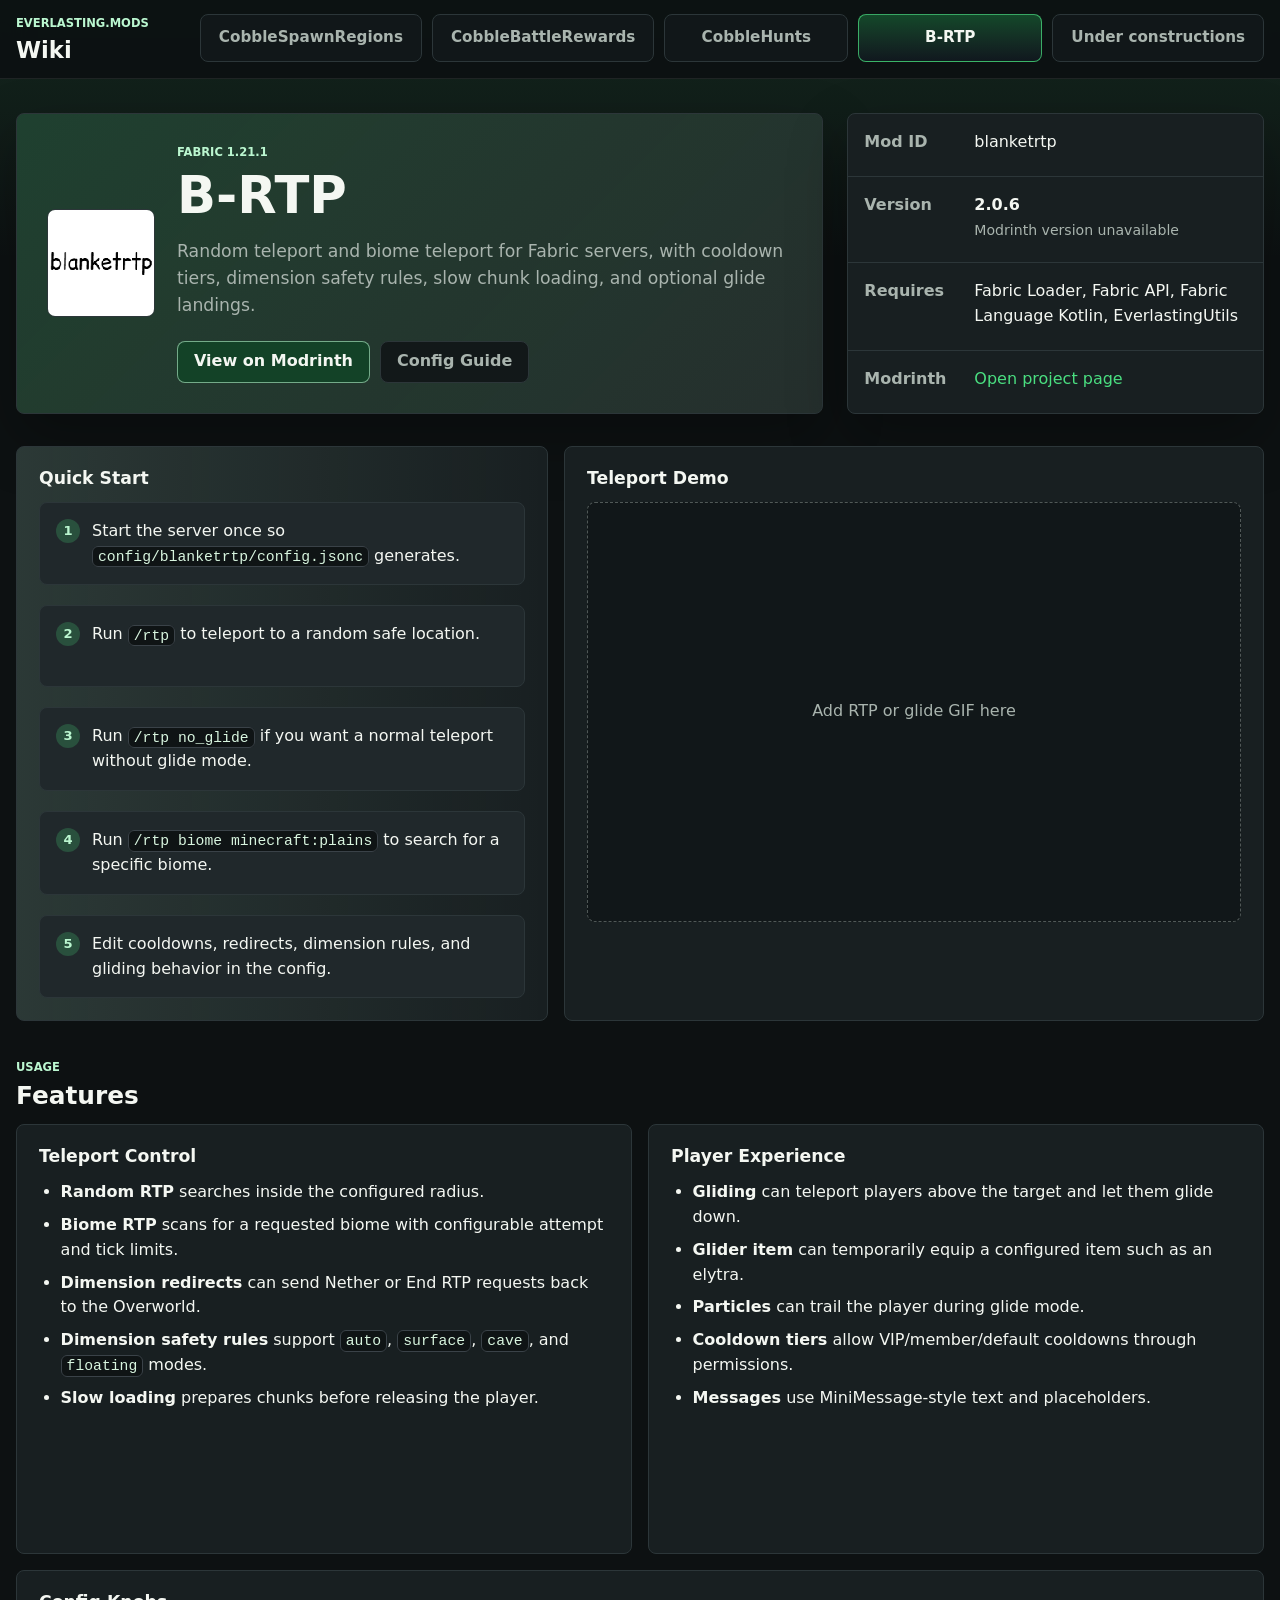
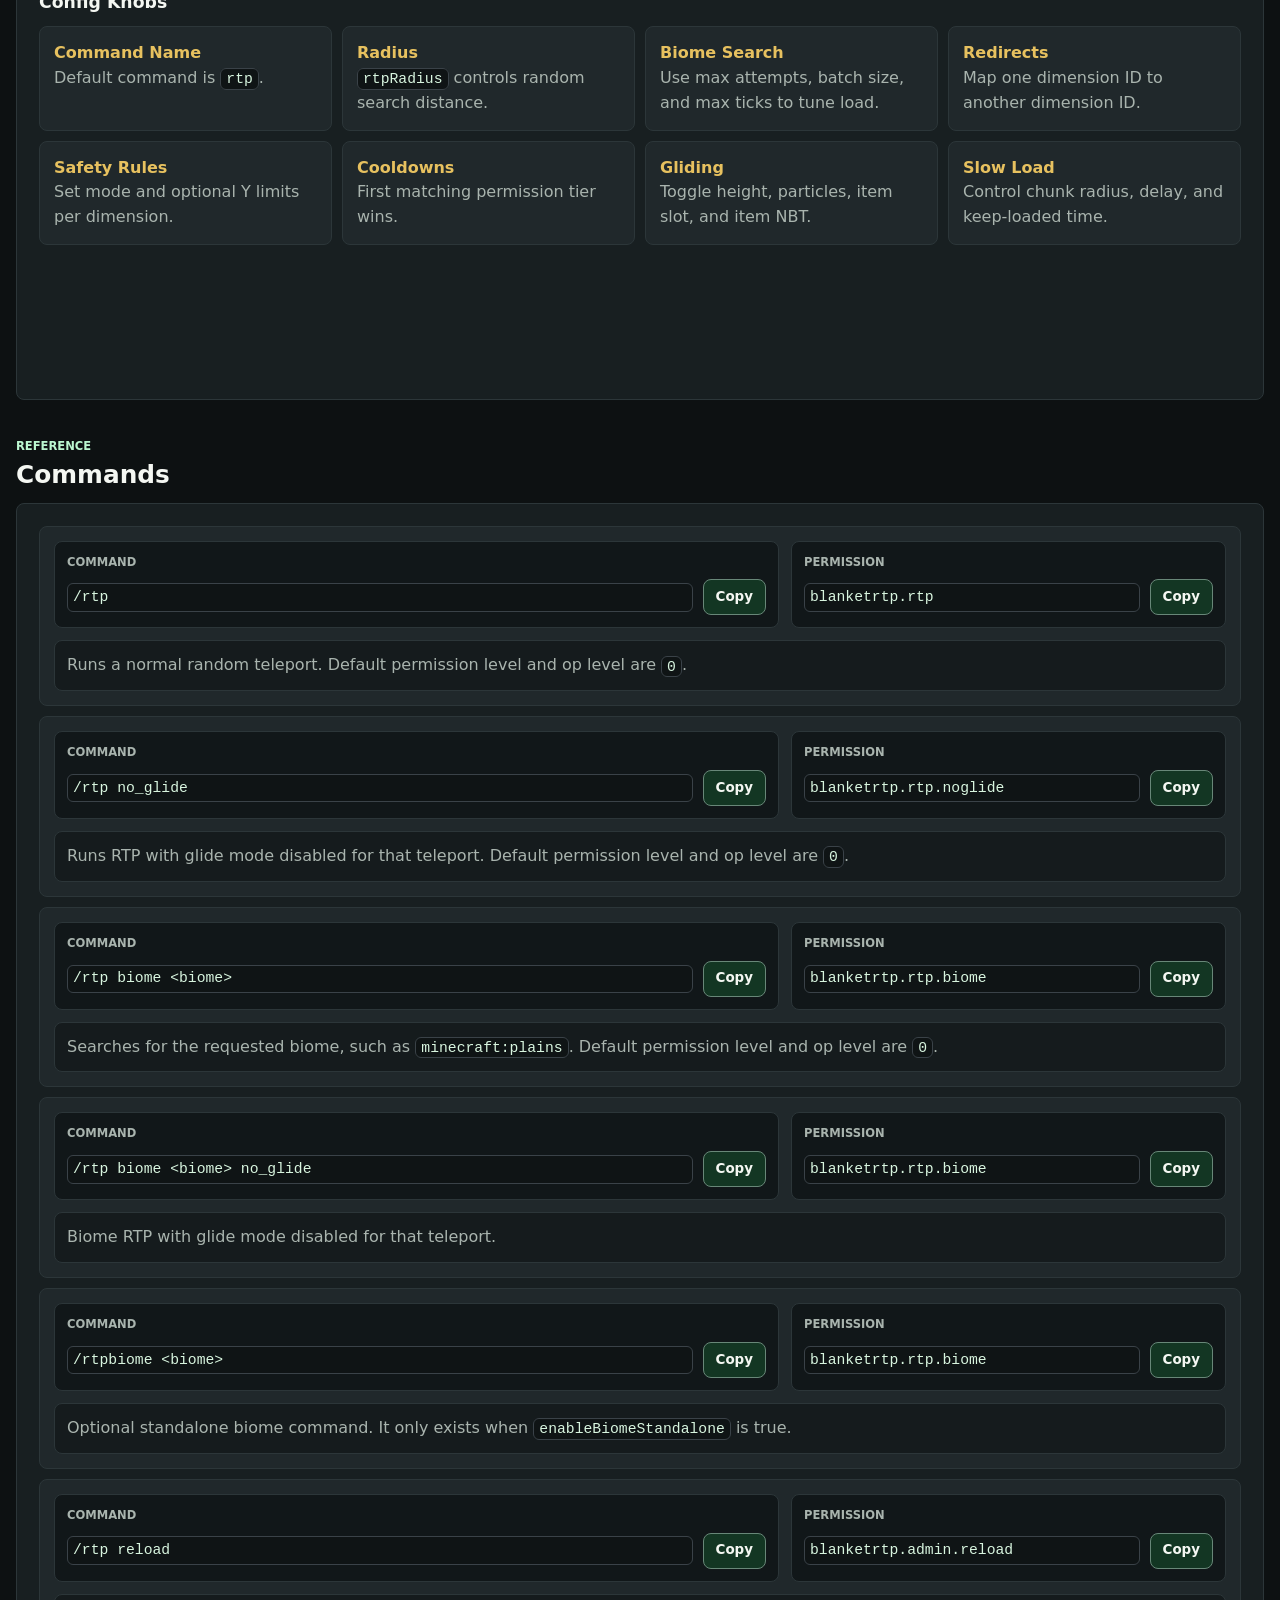
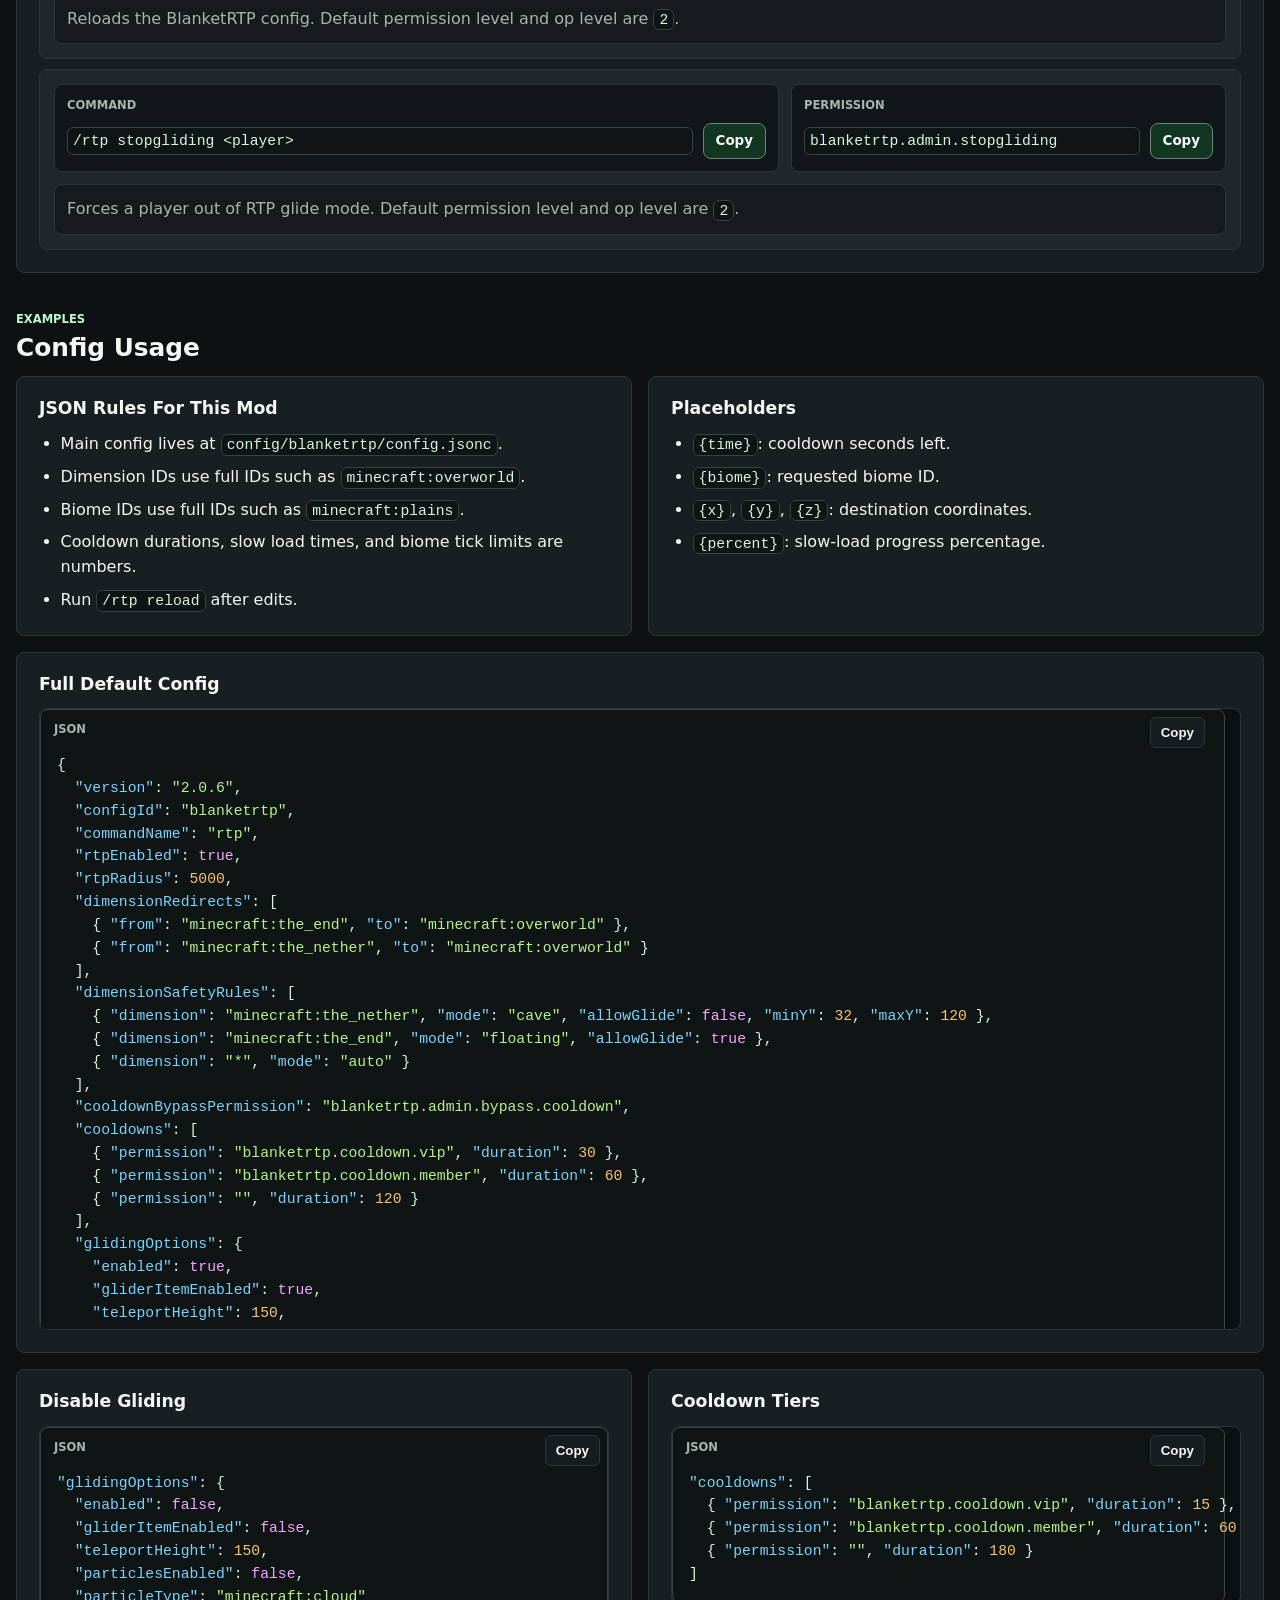
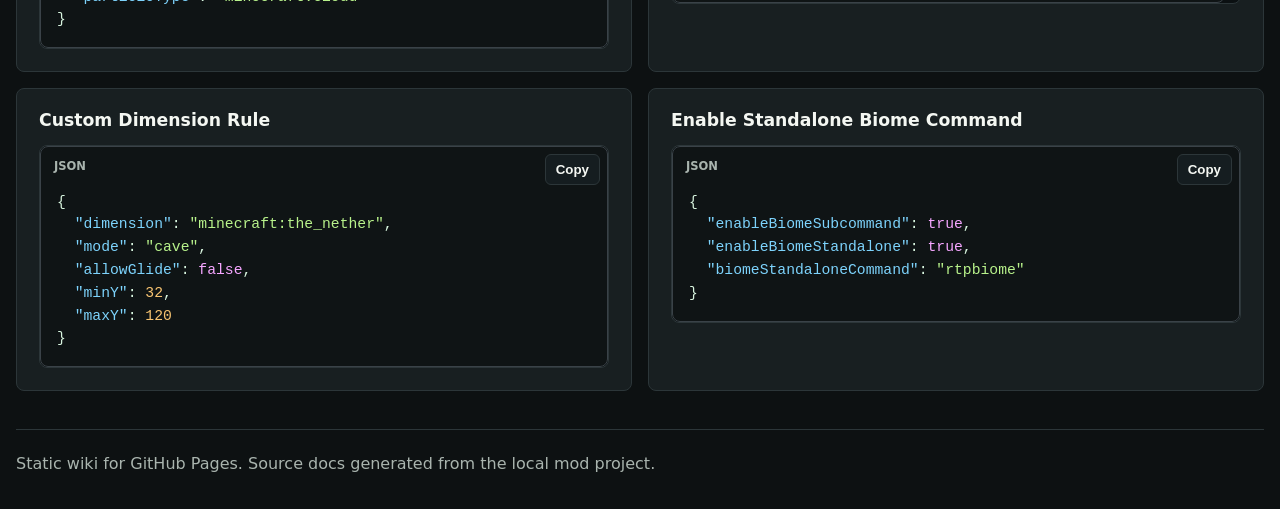
==== blanketrtp/index.html @ 2c35e56b "Add B-RTP wiki tab" ====
<!doctype html>
<html lang="en">
  <head>
    <meta charset="utf-8">
    <meta name="viewport" content="width=device-width, initial-scale=1">
    <title>B-RTP | Everlasting.mods Wiki</title>
    <script>
      sessionStorage.setItem("wiki:path", "/blanketrtp");
      window.location.replace("/");
    </script>
  </head>
  <body></body>
</html>
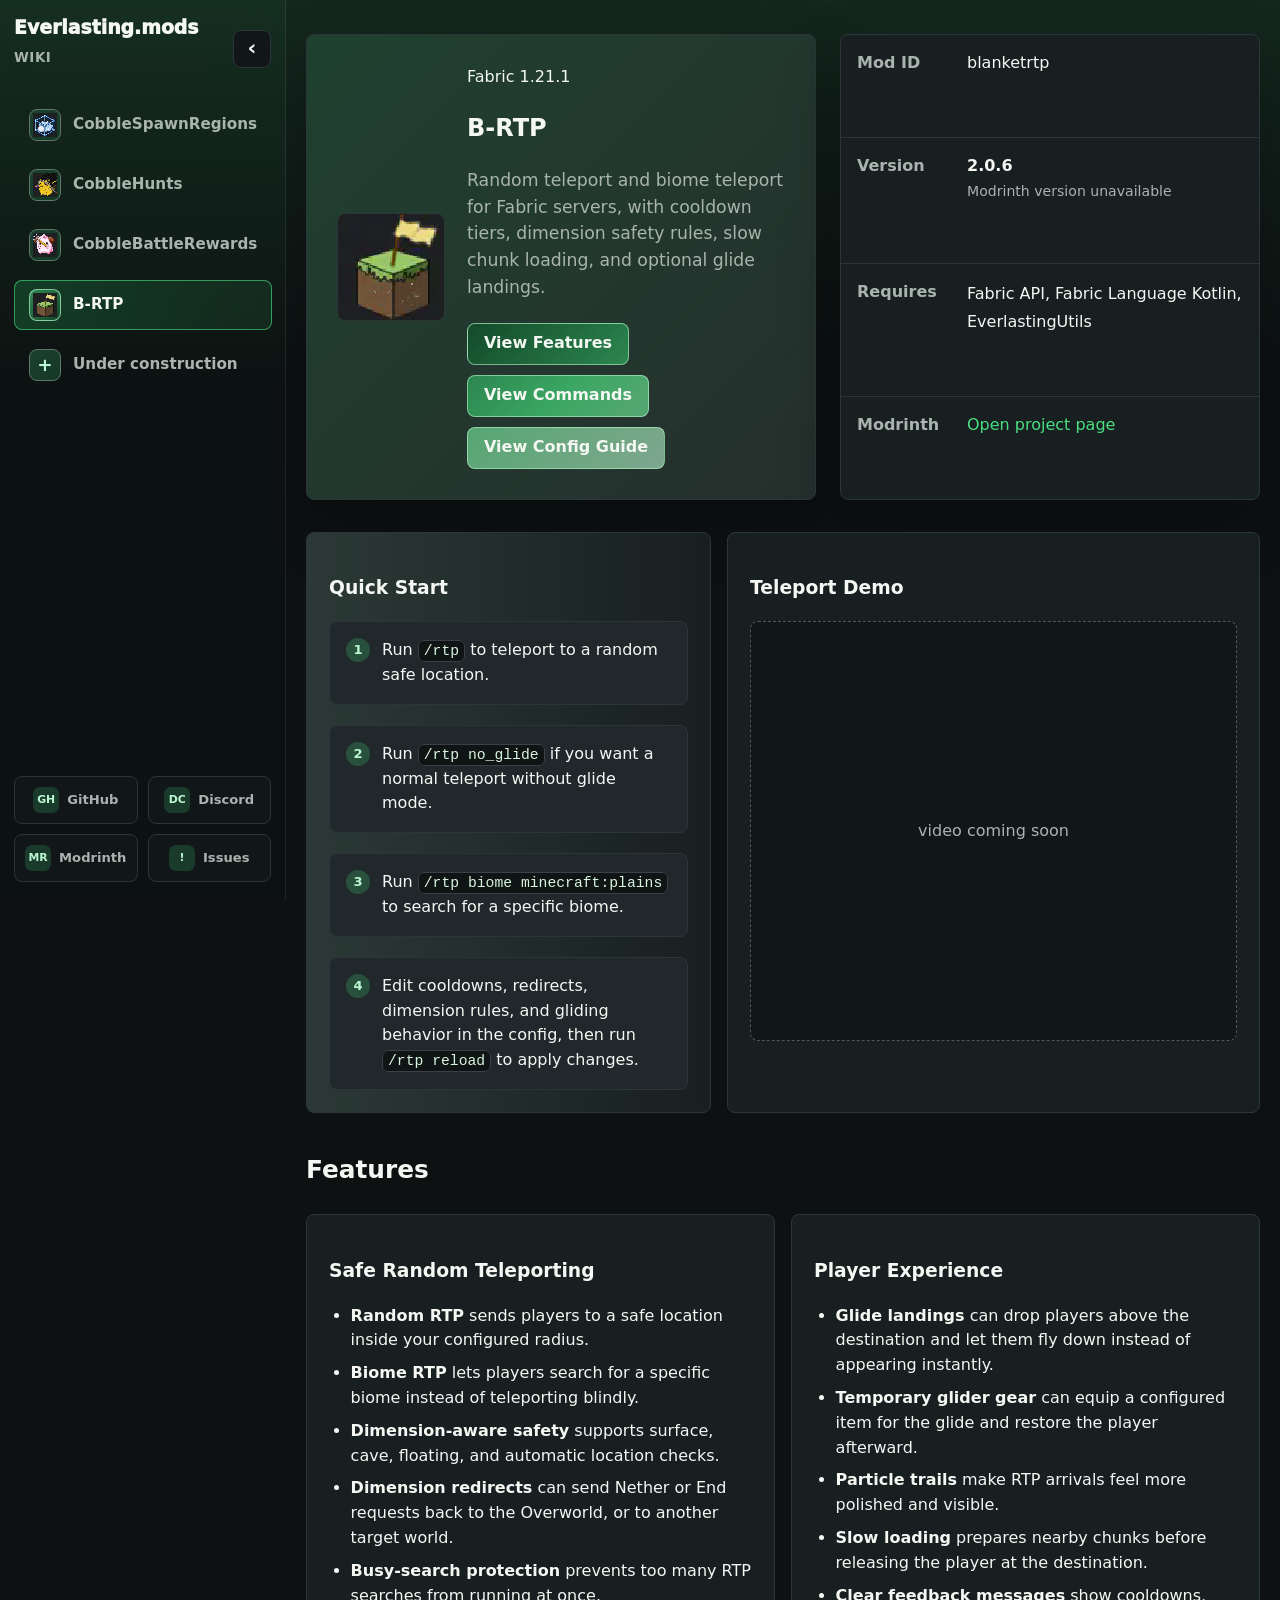
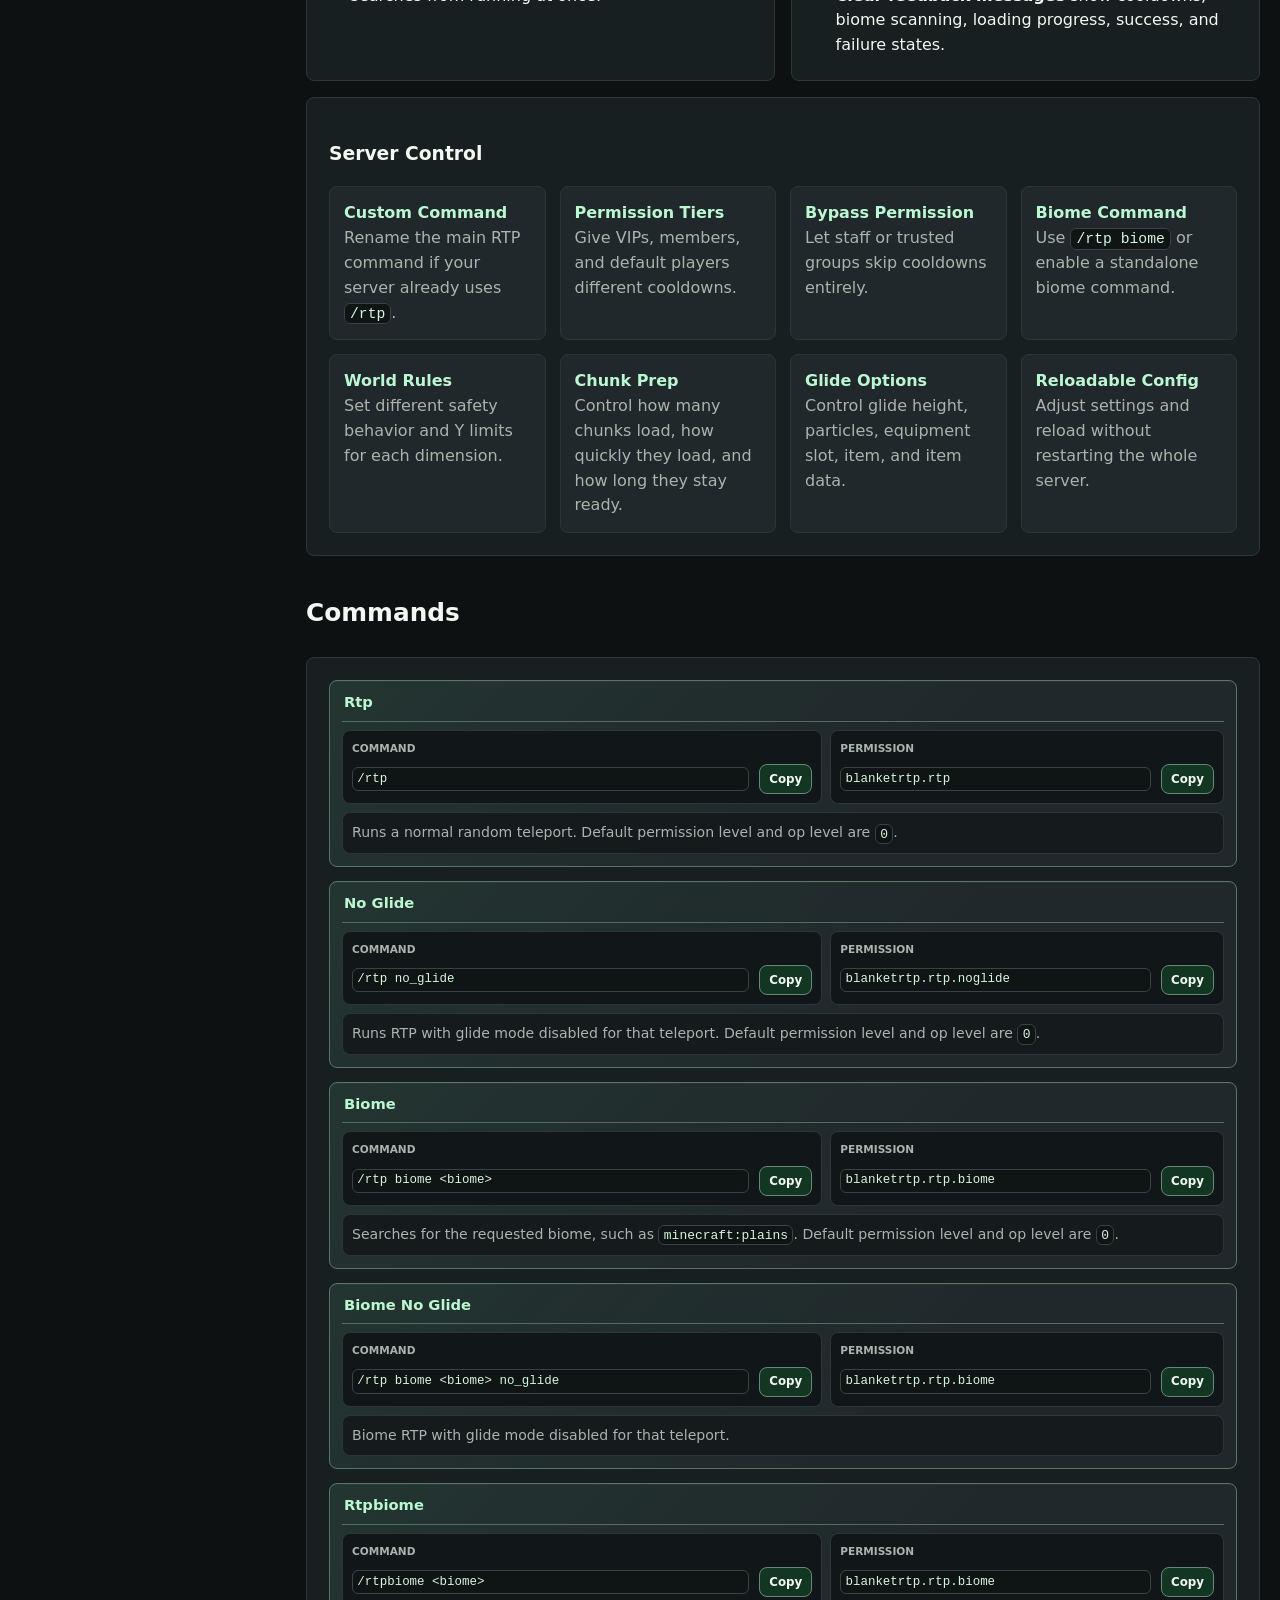
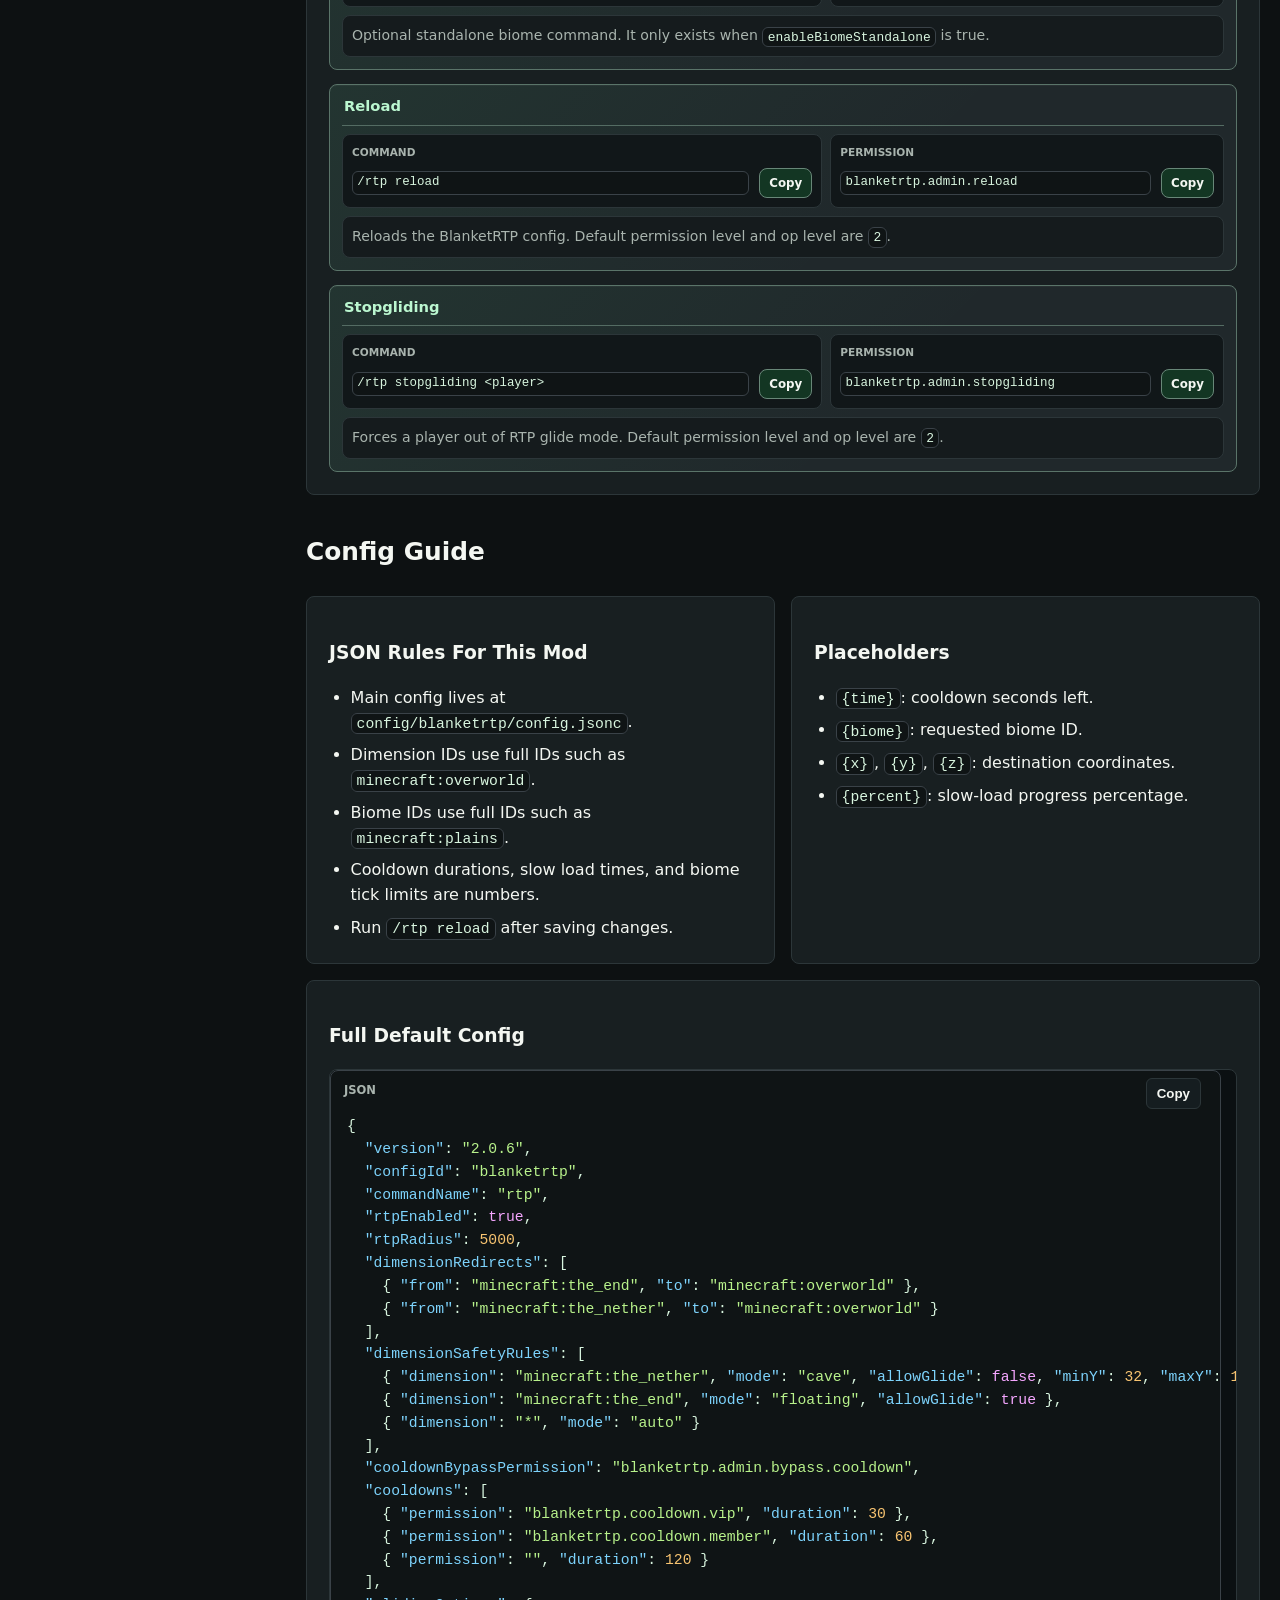
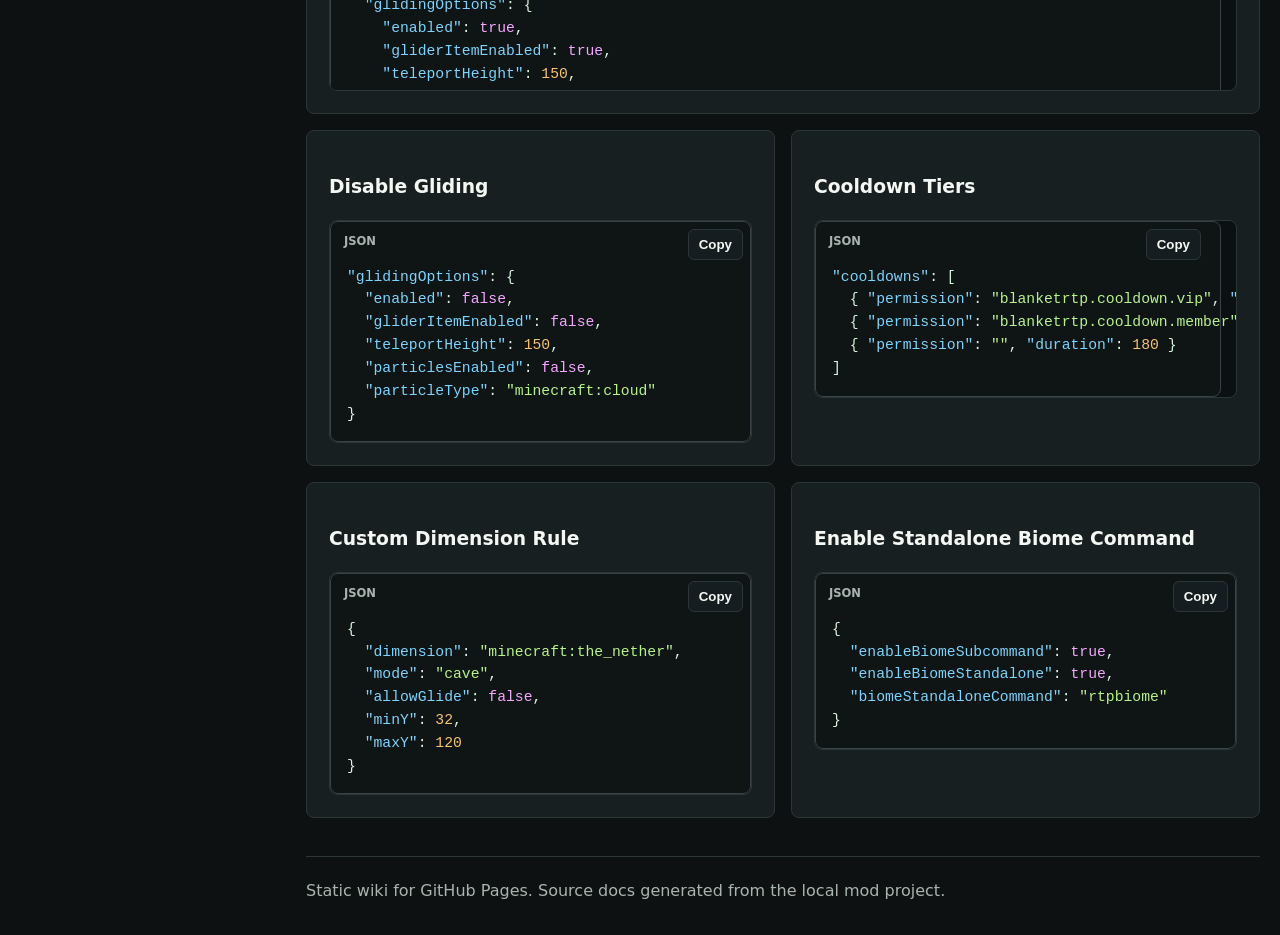
==== commit de65473b: "added better embed support" ====
--- a/blanketrtp/index.html
+++ b/blanketrtp/index.html
@@ -4,6 +4,18 @@
     <meta charset="utf-8">
     <meta name="viewport" content="width=device-width, initial-scale=1">
     <title>B-RTP | Everlasting.mods Wiki</title>
+    <meta name="description" content="Give players safer random teleports with dimensions, cooldowns, warmups, particles, titles, and permission controls.">
+    <meta name="theme-color" content="#4ade80">
+    <meta property="og:title" content="B-RTP | Everlasting.mods Wiki">
+    <meta property="og:description" content="Give players safer random teleports with dimensions, cooldowns, warmups, particles, titles, and permission controls.">
+    <meta property="og:type" content="website">
+    <meta property="og:url" content="https://hysocs.github.io/blanketrtp">
+    <meta property="og:image" content="https://hysocs.github.io/assets/blanketrtp-icon.png">
+    <meta property="og:site_name" content="Everlasting.mods Wiki">
+    <meta name="twitter:card" content="summary">
+    <meta name="twitter:title" content="B-RTP | Everlasting.mods Wiki">
+    <meta name="twitter:description" content="Give players safer random teleports with dimensions, cooldowns, warmups, particles, titles, and permission controls.">
+    <meta name="twitter:image" content="https://hysocs.github.io/assets/blanketrtp-icon.png">
     <script>
       sessionStorage.setItem("wiki:path", "/blanketrtp");
       window.location.replace("/");
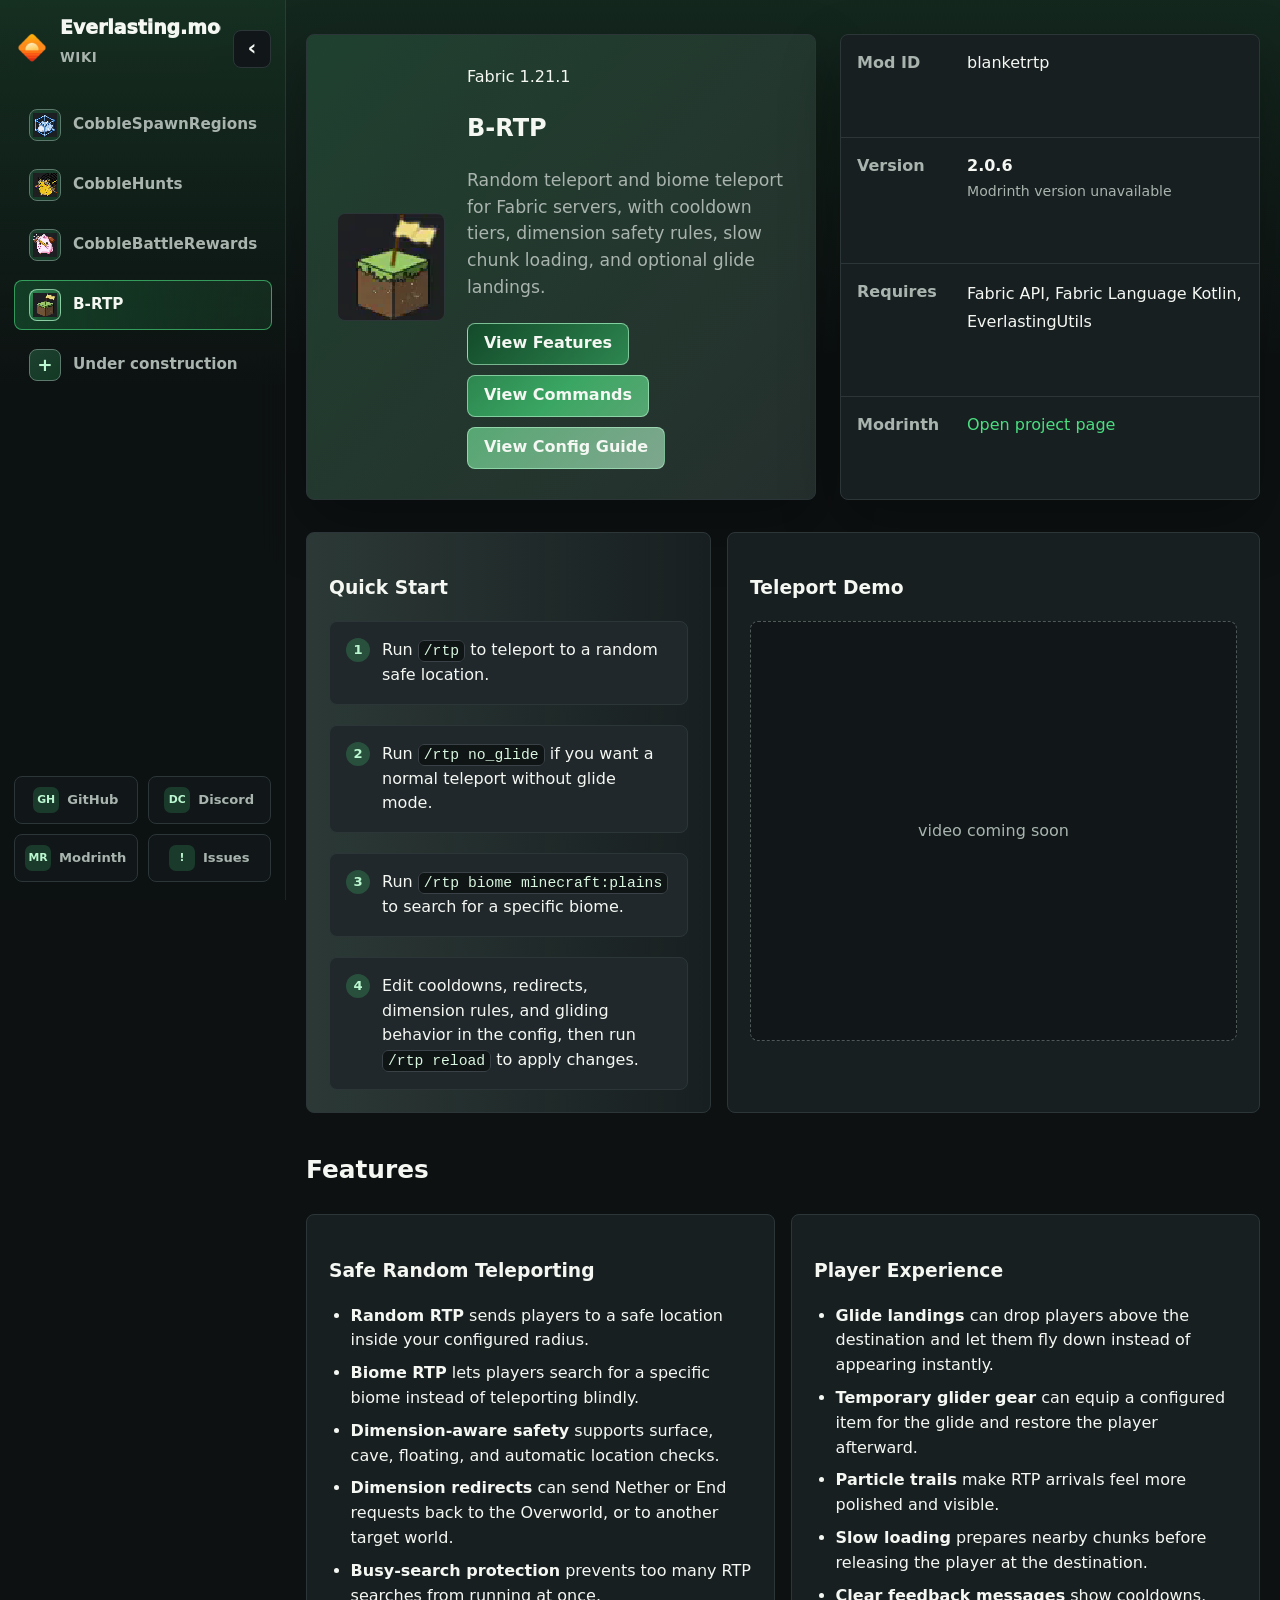
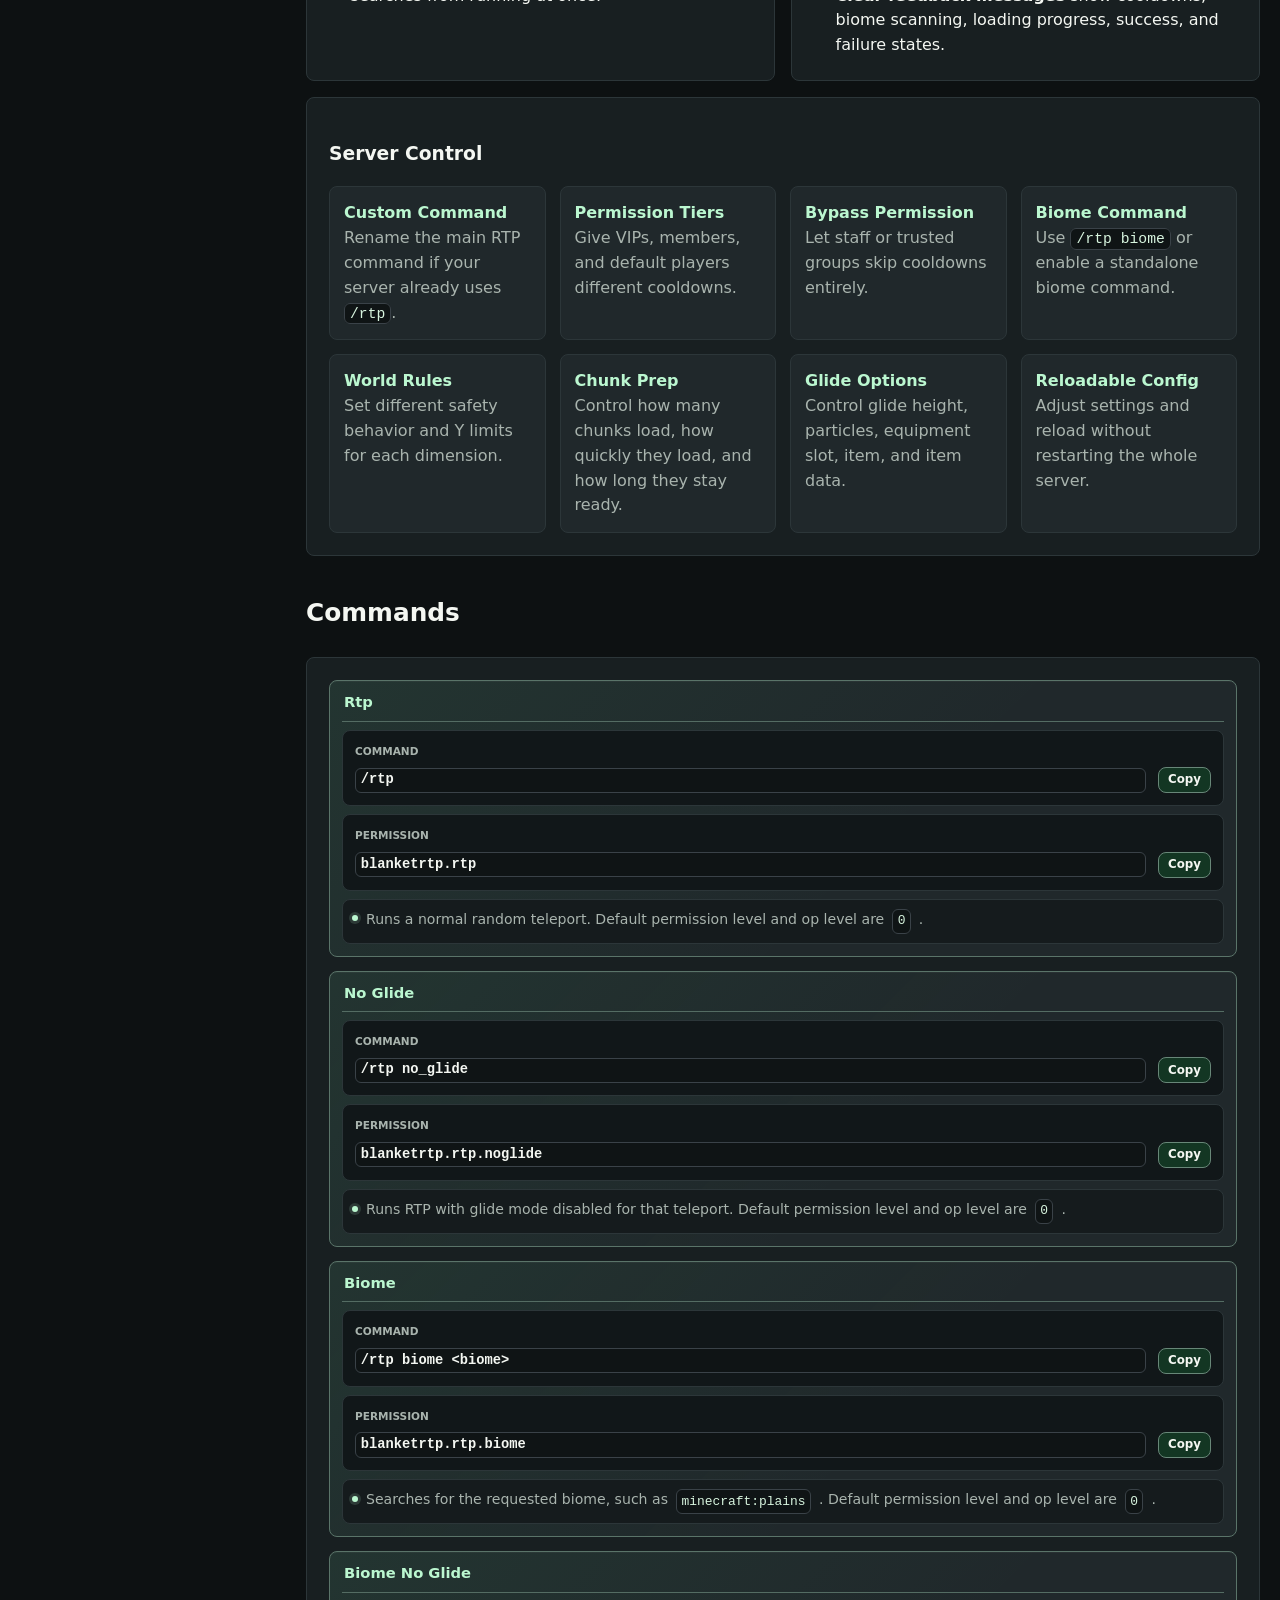
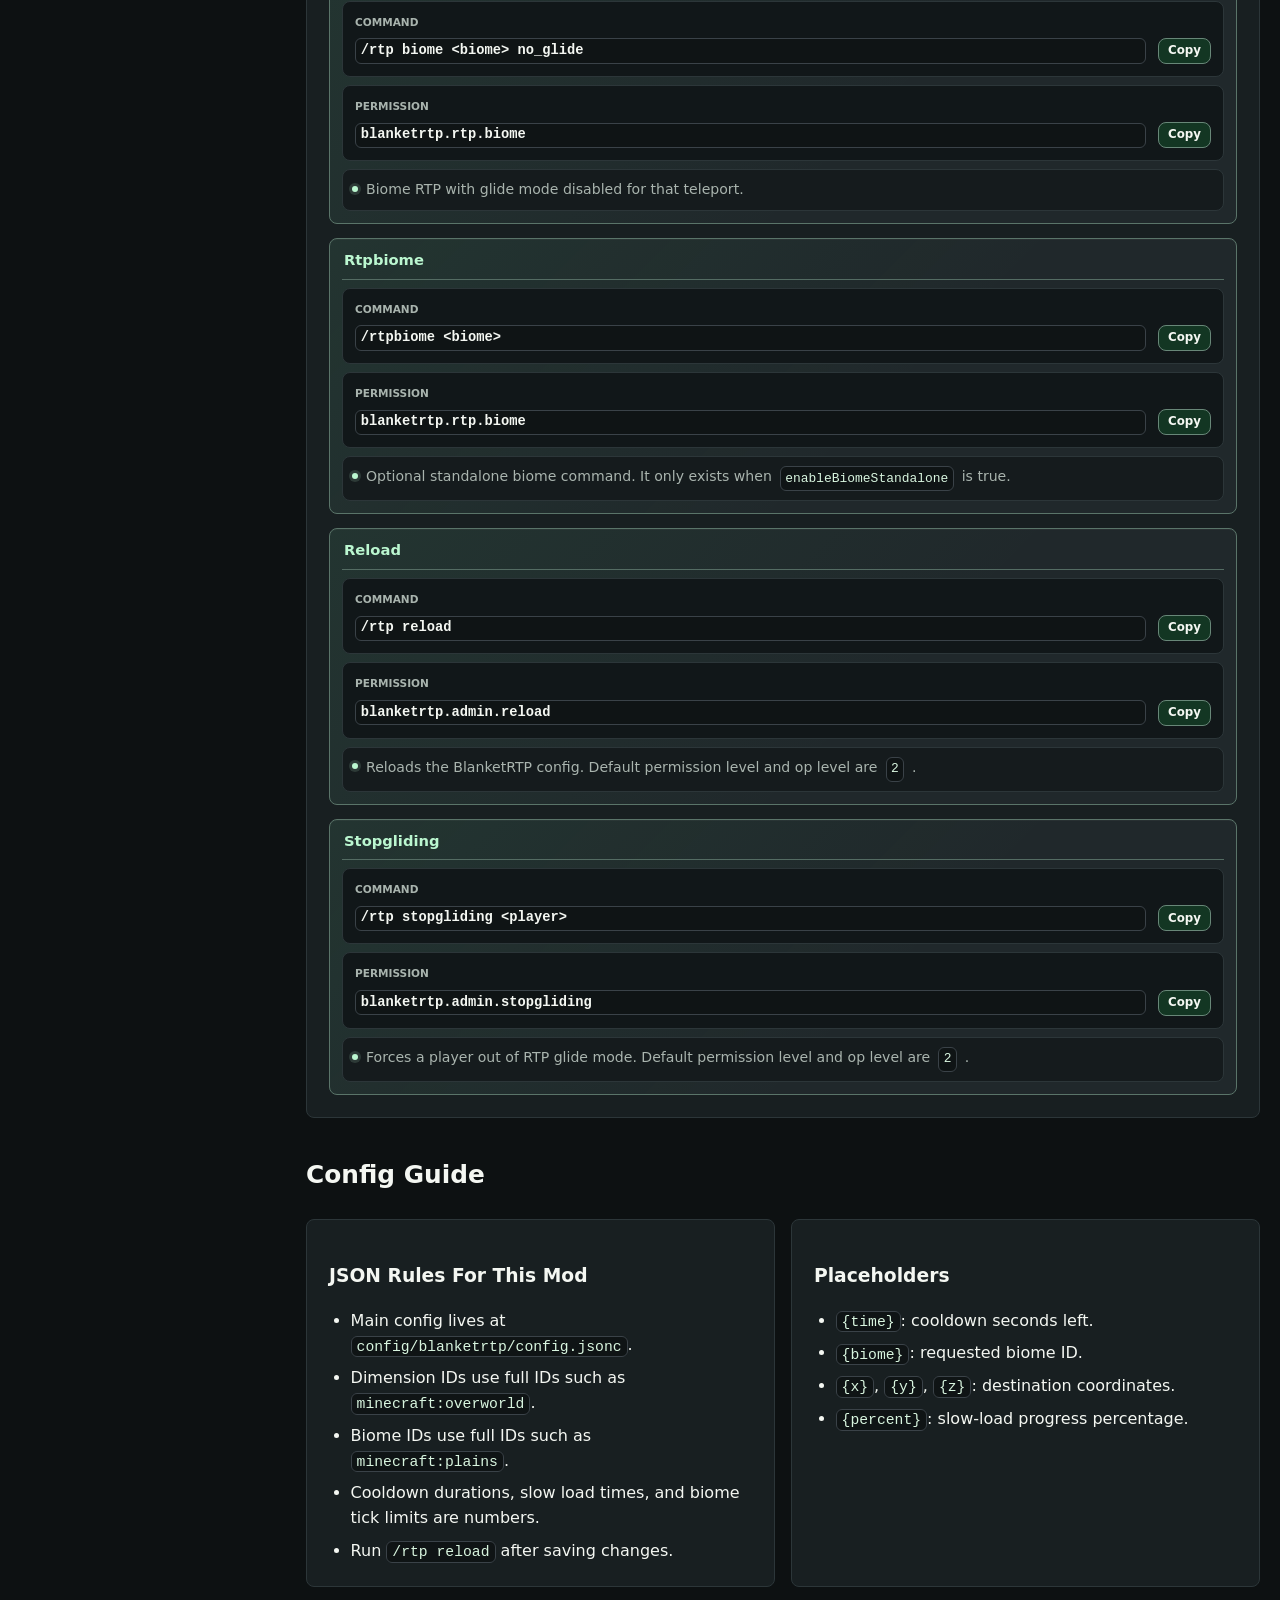
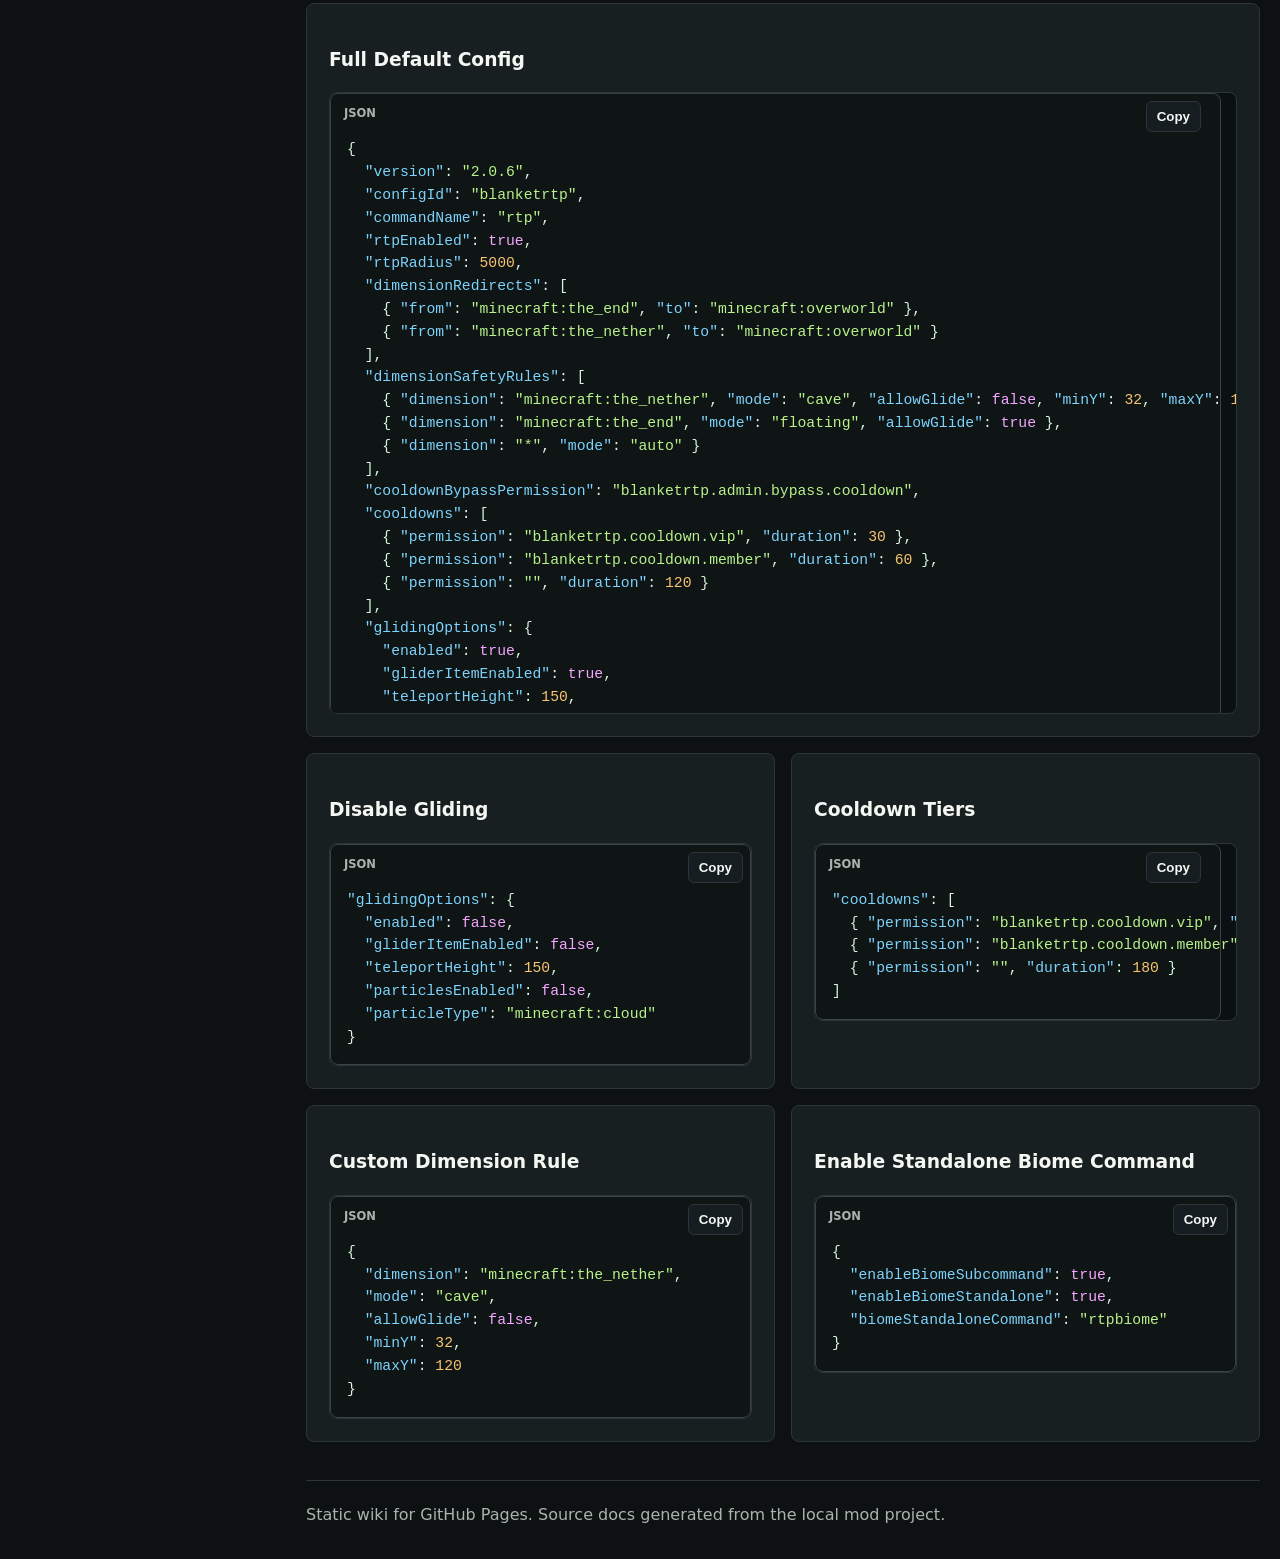
==== commit 2e56bd4d: "changed icons" ====
--- a/blanketrtp/index.html
+++ b/blanketrtp/index.html
@@ -16,6 +16,11 @@
     <meta name="twitter:title" content="B-RTP | Everlasting.mods Wiki">
     <meta name="twitter:description" content="Give players safer random teleports with dimensions, cooldowns, warmups, particles, titles, and permission controls.">
     <meta name="twitter:image" content="https://hysocs.github.io/assets/blanketrtp-icon.png">
+    <link rel="icon" href="/assets/favicon-16.png" sizes="16x16" type="image/png">
+    <link rel="icon" href="/assets/favicon-32.png" sizes="32x32" type="image/png">
+    <link rel="icon" href="/assets/favicon-48.png" sizes="48x48" type="image/png">
+    <link rel="icon" href="/assets/favicon-192.png" sizes="192x192" type="image/png">
+    <link rel="apple-touch-icon" href="/assets/apple-touch-icon.png">
     <script>
       sessionStorage.setItem("wiki:path", "/blanketrtp");
       window.location.replace("/");
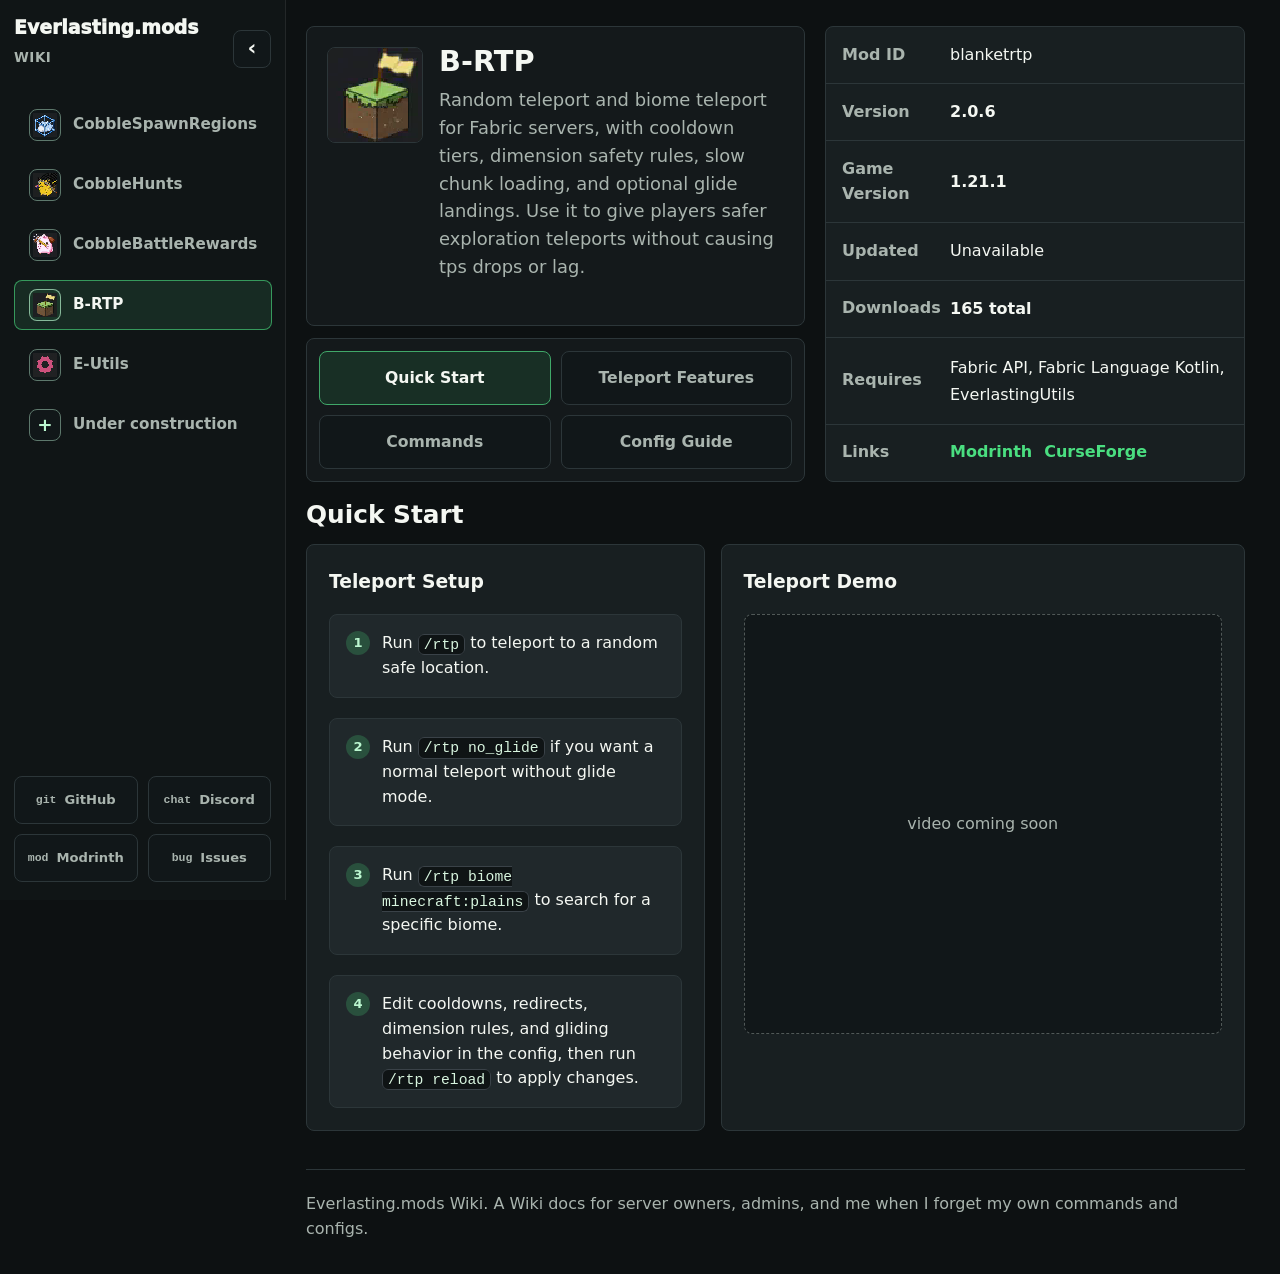
==== commit f49c9863: "added joke" ====
--- a/blanketrtp/index.html
+++ b/blanketrtp/index.html
@@ -4,17 +4,17 @@
     <meta charset="utf-8">
     <meta name="viewport" content="width=device-width, initial-scale=1">
     <title>B-RTP | Everlasting.mods Wiki</title>
-    <meta name="description" content="Give players safer random teleports with dimensions, cooldowns, warmups, particles, titles, and permission controls.">
+    <meta name="description" content="Give players safer random teleports with dimensions, cooldowns, warmups, particles, titles, and permission controls. Wiki docs for server owners, admins, and me when I forget my own commands.">
     <meta name="theme-color" content="#4ade80">
     <meta property="og:title" content="B-RTP | Everlasting.mods Wiki">
-    <meta property="og:description" content="Give players safer random teleports with dimensions, cooldowns, warmups, particles, titles, and permission controls.">
+    <meta property="og:description" content="Give players safer random teleports with dimensions, cooldowns, warmups, particles, titles, and permission controls. Wiki docs for server owners, admins, and me when I forget my own commands.">
     <meta property="og:type" content="website">
     <meta property="og:url" content="https://hysocs.github.io/blanketrtp">
     <meta property="og:image" content="https://hysocs.github.io/assets/blanketrtp-icon.png">
     <meta property="og:site_name" content="Everlasting.mods Wiki">
     <meta name="twitter:card" content="summary">
     <meta name="twitter:title" content="B-RTP | Everlasting.mods Wiki">
-    <meta name="twitter:description" content="Give players safer random teleports with dimensions, cooldowns, warmups, particles, titles, and permission controls.">
+    <meta name="twitter:description" content="Give players safer random teleports with dimensions, cooldowns, warmups, particles, titles, and permission controls. Wiki docs for server owners, admins, and me when I forget my own commands.">
     <meta name="twitter:image" content="https://hysocs.github.io/assets/blanketrtp-icon.png">
     <link rel="icon" href="/assets/favicon-16.png" sizes="16x16" type="image/png">
     <link rel="icon" href="/assets/favicon-32.png" sizes="32x32" type="image/png">
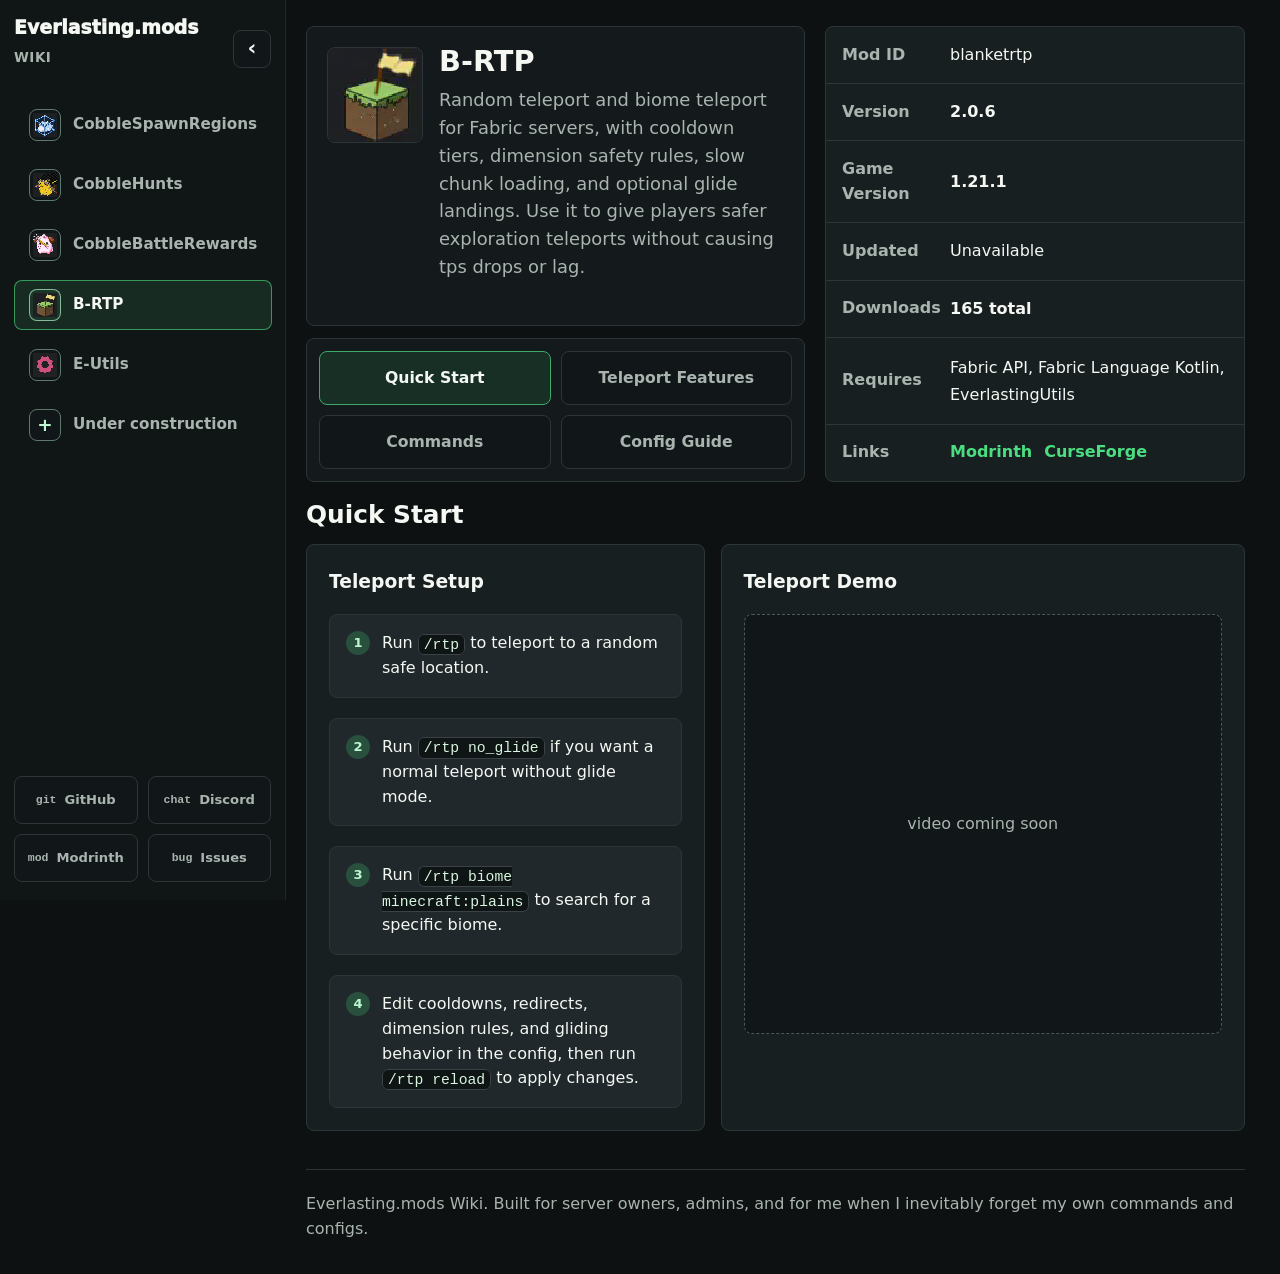
==== commit 927b2478: "fixed meme" ====
--- a/blanketrtp/index.html
+++ b/blanketrtp/index.html
@@ -4,17 +4,17 @@
     <meta charset="utf-8">
     <meta name="viewport" content="width=device-width, initial-scale=1">
     <title>B-RTP | Everlasting.mods Wiki</title>
-    <meta name="description" content="Give players safer random teleports with dimensions, cooldowns, warmups, particles, titles, and permission controls. Wiki docs for server owners, admins, and me when I forget my own commands.">
+    <meta name="description" content="Give players safer random teleports with dimensions, cooldowns, warmups, particles, titles, and permission controls. Wiki docs for server owners and admins: setup guides, commands, configs, permissions, and release info.">
     <meta name="theme-color" content="#4ade80">
     <meta property="og:title" content="B-RTP | Everlasting.mods Wiki">
-    <meta property="og:description" content="Give players safer random teleports with dimensions, cooldowns, warmups, particles, titles, and permission controls. Wiki docs for server owners, admins, and me when I forget my own commands.">
+    <meta property="og:description" content="Give players safer random teleports with dimensions, cooldowns, warmups, particles, titles, and permission controls. Wiki docs for server owners and admins: setup guides, commands, configs, permissions, and release info.">
     <meta property="og:type" content="website">
     <meta property="og:url" content="https://hysocs.github.io/blanketrtp">
     <meta property="og:image" content="https://hysocs.github.io/assets/blanketrtp-icon.png">
     <meta property="og:site_name" content="Everlasting.mods Wiki">
     <meta name="twitter:card" content="summary">
     <meta name="twitter:title" content="B-RTP | Everlasting.mods Wiki">
-    <meta name="twitter:description" content="Give players safer random teleports with dimensions, cooldowns, warmups, particles, titles, and permission controls. Wiki docs for server owners, admins, and me when I forget my own commands.">
+    <meta name="twitter:description" content="Give players safer random teleports with dimensions, cooldowns, warmups, particles, titles, and permission controls. Wiki docs for server owners and admins: setup guides, commands, configs, permissions, and release info.">
     <meta name="twitter:image" content="https://hysocs.github.io/assets/blanketrtp-icon.png">
     <link rel="icon" href="/assets/favicon-16.png" sizes="16x16" type="image/png">
     <link rel="icon" href="/assets/favicon-32.png" sizes="32x32" type="image/png">
